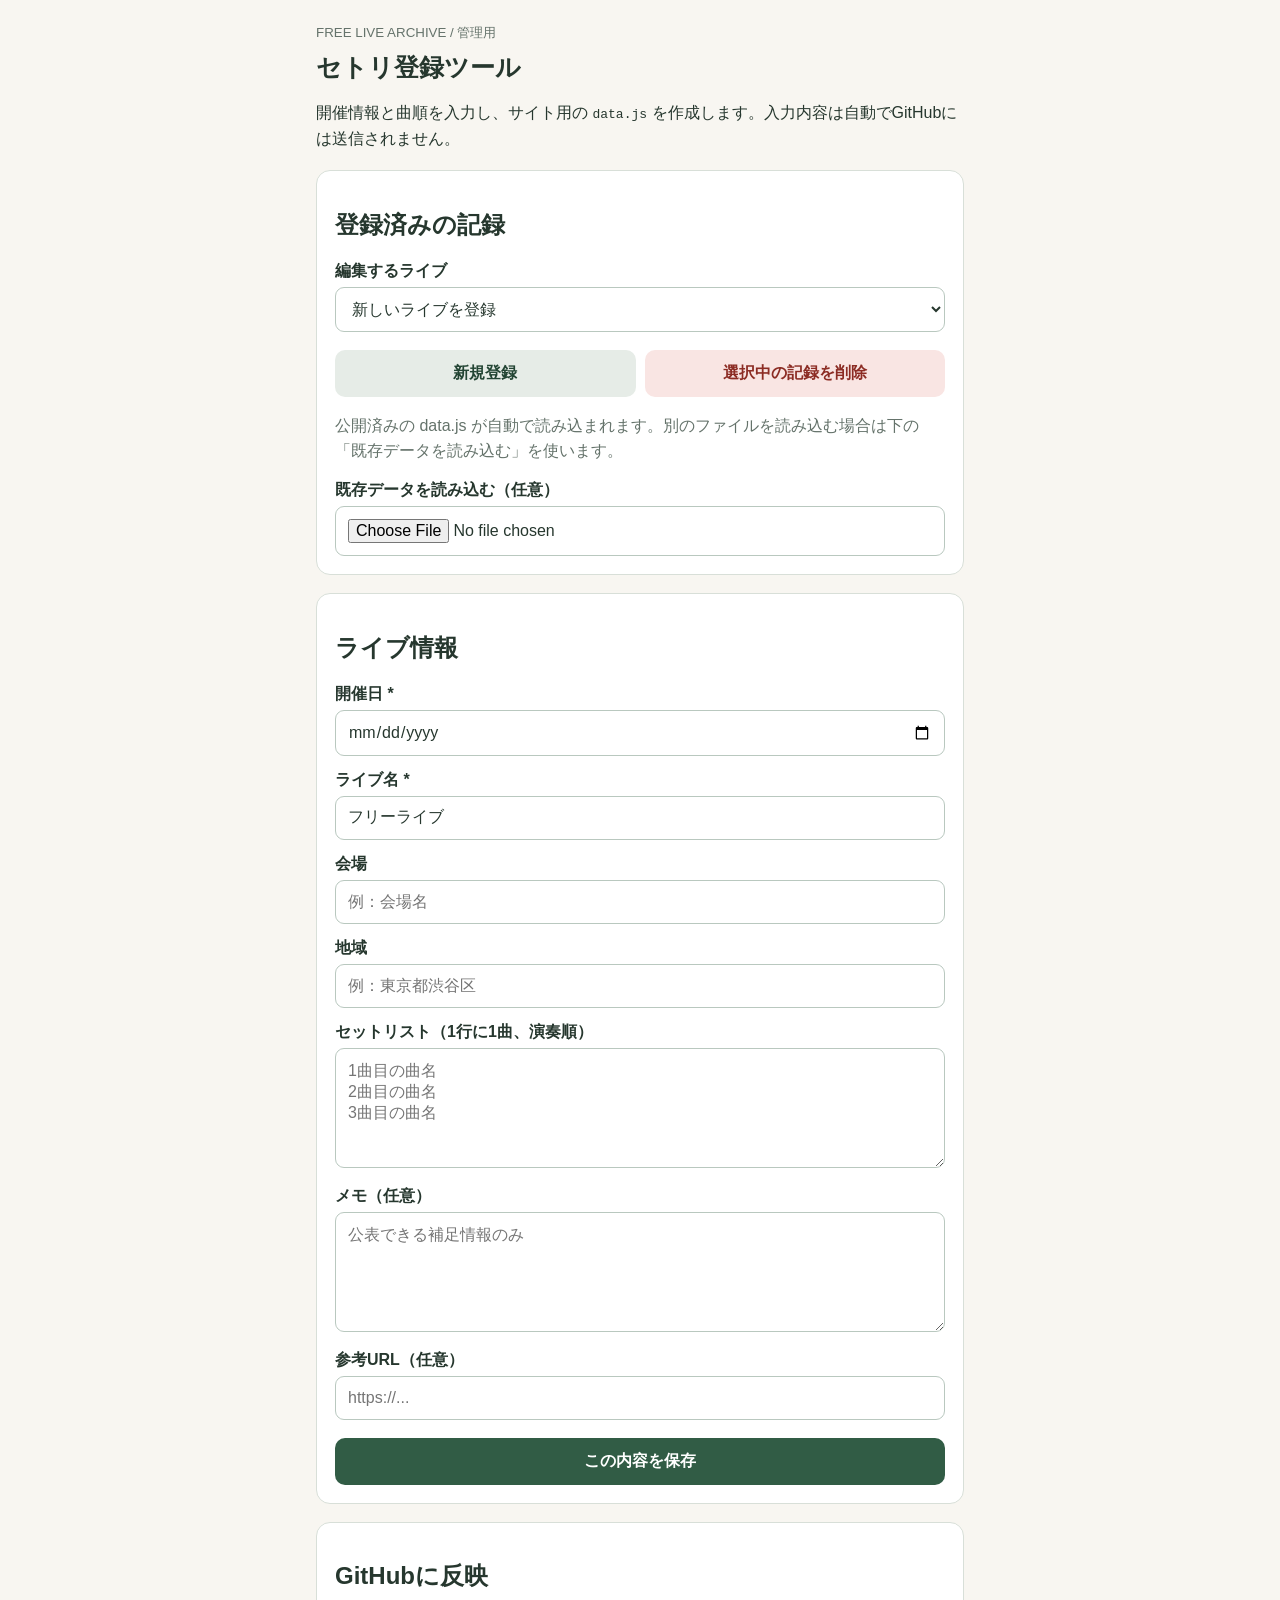
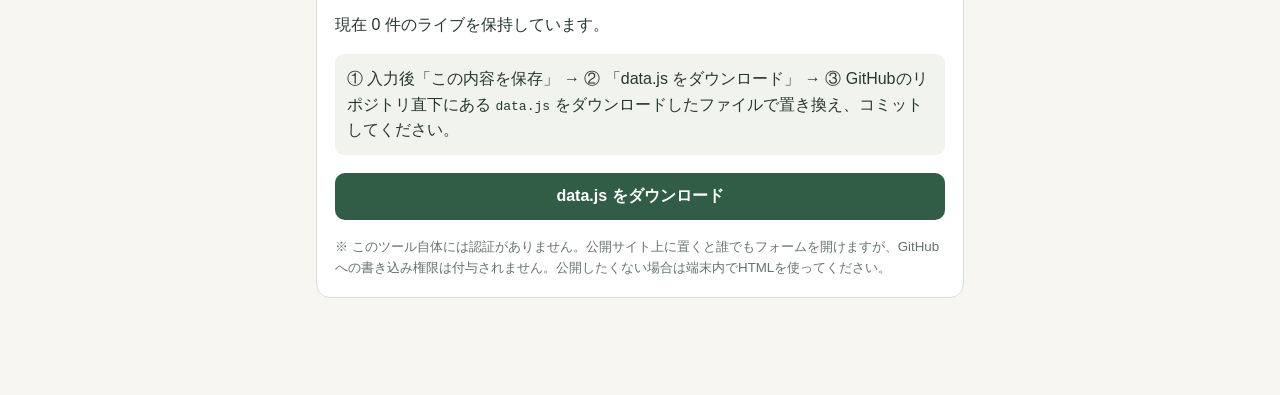
==== editor.html @ 9891084b "Add files via upload" ====
<!doctype html>
<html lang="ja"><head><meta charset="utf-8"><meta name="robots" content="noindex,nofollow"><meta name="viewport" content="width=device-width,initial-scale=1"><title>セトリ登録ツール</title><style>
:root{font-family:-apple-system,BlinkMacSystemFont,"Helvetica Neue",sans-serif;color:#26372e;background:#f8f6f1}*{box-sizing:border-box}body{margin:0 auto;padding:22px 16px 80px;max-width:680px}h1{font-size:1.55rem;margin:8px 0}p,small{line-height:1.6}small,.hint{color:#65736b}.panel{background:white;border:1px solid #d8dfd8;border-radius:14px;padding:18px;margin:18px 0}label{display:block;font-weight:650;margin:14px 0 5px}input,textarea,select{width:100%;padding:12px;border:1px solid #b9c8bf;border-radius:9px;font:inherit;background:white;color:#26372e}textarea{min-height:120px;resize:vertical}button,.button{display:inline-block;border:0;border-radius:10px;background:#315c45;color:white;padding:13px 17px;font:inherit;font-weight:650;cursor:pointer;text-align:center}button.secondary{background:#e6ece7;color:#234534}button.danger{background:#f9e5e3;color:#8c2c24}.actions{display:flex;flex-wrap:wrap;gap:9px;margin-top:18px}.actions>*{flex:1}#status{white-space:pre-wrap;color:#315c45}.note{background:#f0f4ed;border-radius:9px;padding:12px}.hidden{display:none}a{color:#315c45}ul{padding-left:22px}li{margin:8px 0}hr{border:0;border-top:1px solid #d8dfd8;margin:20px 0}
</style><script src="../data.js"></script></head><body>
<small>FREE LIVE ARCHIVE / 管理用</small><h1>セトリ登録ツール</h1><p>開催情報と曲順を入力し、サイト用の <code>data.js</code> を作成します。入力内容は自動でGitHubには送信されません。</p>
<div class="panel"><h2>登録済みの記録</h2><label for="existing">編集するライブ</label><select id="existing"><option value="">新しいライブを登録</option></select><div class="actions"><button type="button" class="secondary" id="new">新規登録</button><button type="button" class="danger" id="remove">選択中の記録を削除</button></div><p class="hint">公開済みの data.js が自動で読み込まれます。別のファイルを読み込む場合は下の「既存データを読み込む」を使います。</p><label for="import">既存データを読み込む（任意）</label><input id="import" type="file" accept=".js,text/javascript,text/plain"></div>
<form id="form" class="panel"><h2>ライブ情報</h2><label for="date">開催日 *</label><input id="date" type="date" required><label for="title">ライブ名 *</label><input id="title" placeholder="例：フリーライブ" value="フリーライブ" required><label for="venue">会場</label><input id="venue" placeholder="例：会場名"><label for="area">地域</label><input id="area" placeholder="例：東京都渋谷区"><label for="songs">セットリスト（1行に1曲、演奏順）</label><textarea id="songs" placeholder="1曲目の曲名&#10;2曲目の曲名&#10;3曲目の曲名"></textarea><label for="notes">メモ（任意）</label><textarea id="notes" placeholder="公表できる補足情報のみ"></textarea><label for="source">参考URL（任意）</label><input id="source" type="url" placeholder="https://..."><div class="actions"><button type="submit">この内容を保存</button></div></form>
<div class="panel"><h2>GitHubに反映</h2><p id="count"></p><p class="note">① 入力後「この内容を保存」 → ② 「data.js をダウンロード」 → ③ GitHubのリポジトリ直下にある <code>data.js</code> をダウンロードしたファイルで置き換え、コミットしてください。</p><div class="actions"><button id="download" type="button">data.js をダウンロード</button></div><p id="status" role="status" aria-live="polite"></p><small>※ このツール自体には認証がありません。公開サイト上に置くと誰でもフォームを開けますが、GitHubへの書き込み権限は付与されません。公開したくない場合は端末内でHTMLを使ってください。</small></div>
<script>
(()=>{'use strict';const $=id=>document.getElementById(id);let records=Array.isArray(window.SETLIST_DATA)?JSON.parse(JSON.stringify(window.SETLIST_DATA)):[];let selected='';const fields=['date','title','venue','area','songs','notes','source'];const status=s=>$('status').textContent=s;const key=r=>String(r.id);function refresh(){records.sort((a,b)=>String(b.date).localeCompare(String(a.date)));$('existing').replaceChildren(new Option('新しいライブを登録',''));for(const r of records)$('existing').add(new Option(`${r.date} ${r.title||'フリーライブ'} / ${r.venue||'会場未登録'}`,key(r)));$('existing').value=selected;$('count').textContent=`現在 ${records.length} 件のライブを保持しています。`;}function clear(){selected='';$('form').reset();$('title').value='フリーライブ';$('existing').value='';status('新規登録モードです。');}function load(id){selected=id;const r=records.find(x=>key(x)===id);if(!r){clear();return;}for(const f of fields)$(f).value=f==='songs'?(r.songs||[]).join('\n'):(r[f]||'');status('既存の記録を編集中です。');}function serialize(){return '/* セットリストの公開データ。登録ツールから生成しました。 */\nwindow.SETLIST_DATA = '+JSON.stringify(records,null,2)+';\n';}
$('existing').addEventListener('change',e=>load(e.target.value));$('new').addEventListener('click',clear);$('remove').addEventListener('click',()=>{if(!selected){status('削除するライブを選んでください。');return;}if(!confirm('この記録を削除しますか？'))return;records=records.filter(r=>key(r)!==selected);clear();refresh();status('記録を削除しました。ダウンロードしてGitHubに反映してください。');});$('form').addEventListener('submit',e=>{e.preventDefault();const date=$('date').value;if(!/^\d{4}-\d{2}-\d{2}$/.test(date)){status('開催日を入力してください。');return;}const r={id:selected||`${date.replaceAll('-','')}-${Math.random().toString(36).slice(2,8)}`,date,title:$('title').value.trim()||'フリーライブ',venue:$('venue').value.trim(),area:$('area').value.trim(),songs:$('songs').value.split(/\r?\n/).map(x=>x.trim()).filter(Boolean),notes:$('notes').value.trim(),source:$('source').value.trim()};const i=records.findIndex(x=>key(x)===selected);if(i>=0)records[i]=r;else records.push(r);selected=r.id;refresh();status('保存しました。次に「data.js をダウンロード」を押してください。');});$('download').addEventListener('click',()=>{const blob=new Blob([serialize()],{type:'text/javascript;charset=utf-8'});const url=URL.createObjectURL(blob);const a=document.createElement('a');a.href=url;a.download='data.js';document.body.append(a);a.click();a.remove();setTimeout(()=>URL.revokeObjectURL(url),1000);status('data.js を生成しました。GitHub上の同名ファイルを置き換えてください。');});$('import').addEventListener('change',async e=>{const file=e.target.files?.[0];if(!file)return;const txt=await file.text();const m=txt.match(/window\.SETLIST_DATA\s*=\s*(\[[\s\S]*\])\s*;/);if(!m){status('data.js の形式を認識できませんでした。');return;}try{const parsed=JSON.parse(m[1]);if(!Array.isArray(parsed))throw Error();records=parsed;clear();refresh();status(`${records.length}件の既存データを読み込みました。`);}catch{status('読み込みに失敗しました。');}});refresh();})();
</script></body></html>
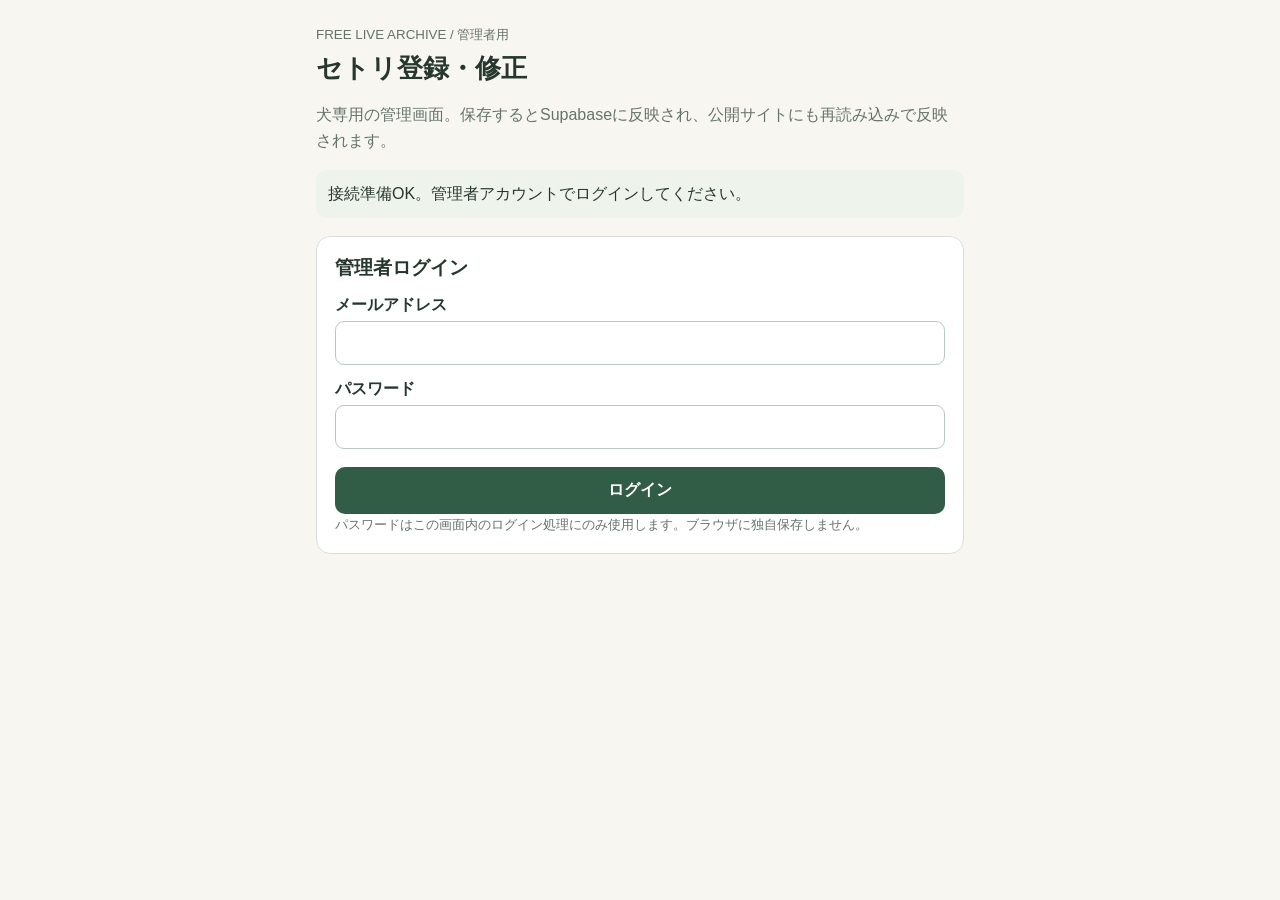
==== commit 406537ce: "Add files via upload" ====
--- a/editor.html
+++ b/editor.html
@@ -1,12 +1,45 @@
 <!doctype html>
-<html lang="ja"><head><meta charset="utf-8"><meta name="robots" content="noindex,nofollow"><meta name="viewport" content="width=device-width,initial-scale=1"><title>セトリ登録ツール</title><style>
-:root{font-family:-apple-system,BlinkMacSystemFont,"Helvetica Neue",sans-serif;color:#26372e;background:#f8f6f1}*{box-sizing:border-box}body{margin:0 auto;padding:22px 16px 80px;max-width:680px}h1{font-size:1.55rem;margin:8px 0}p,small{line-height:1.6}small,.hint{color:#65736b}.panel{background:white;border:1px solid #d8dfd8;border-radius:14px;padding:18px;margin:18px 0}label{display:block;font-weight:650;margin:14px 0 5px}input,textarea,select{width:100%;padding:12px;border:1px solid #b9c8bf;border-radius:9px;font:inherit;background:white;color:#26372e}textarea{min-height:120px;resize:vertical}button,.button{display:inline-block;border:0;border-radius:10px;background:#315c45;color:white;padding:13px 17px;font:inherit;font-weight:650;cursor:pointer;text-align:center}button.secondary{background:#e6ece7;color:#234534}button.danger{background:#f9e5e3;color:#8c2c24}.actions{display:flex;flex-wrap:wrap;gap:9px;margin-top:18px}.actions>*{flex:1}#status{white-space:pre-wrap;color:#315c45}.note{background:#f0f4ed;border-radius:9px;padding:12px}.hidden{display:none}a{color:#315c45}ul{padding-left:22px}li{margin:8px 0}hr{border:0;border-top:1px solid #d8dfd8;margin:20px 0}
-</style><script src="../data.js"></script></head><body>
-<small>FREE LIVE ARCHIVE / 管理用</small><h1>セトリ登録ツール</h1><p>開催情報と曲順を入力し、サイト用の <code>data.js</code> を作成します。入力内容は自動でGitHubには送信されません。</p>
-<div class="panel"><h2>登録済みの記録</h2><label for="existing">編集するライブ</label><select id="existing"><option value="">新しいライブを登録</option></select><div class="actions"><button type="button" class="secondary" id="new">新規登録</button><button type="button" class="danger" id="remove">選択中の記録を削除</button></div><p class="hint">公開済みの data.js が自動で読み込まれます。別のファイルを読み込む場合は下の「既存データを読み込む」を使います。</p><label for="import">既存データを読み込む（任意）</label><input id="import" type="file" accept=".js,text/javascript,text/plain"></div>
-<form id="form" class="panel"><h2>ライブ情報</h2><label for="date">開催日 *</label><input id="date" type="date" required><label for="title">ライブ名 *</label><input id="title" placeholder="例：フリーライブ" value="フリーライブ" required><label for="venue">会場</label><input id="venue" placeholder="例：会場名"><label for="area">地域</label><input id="area" placeholder="例：東京都渋谷区"><label for="songs">セットリスト（1行に1曲、演奏順）</label><textarea id="songs" placeholder="1曲目の曲名&#10;2曲目の曲名&#10;3曲目の曲名"></textarea><label for="notes">メモ（任意）</label><textarea id="notes" placeholder="公表できる補足情報のみ"></textarea><label for="source">参考URL（任意）</label><input id="source" type="url" placeholder="https://..."><div class="actions"><button type="submit">この内容を保存</button></div></form>
-<div class="panel"><h2>GitHubに反映</h2><p id="count"></p><p class="note">① 入力後「この内容を保存」 → ② 「data.js をダウンロード」 → ③ GitHubのリポジトリ直下にある <code>data.js</code> をダウンロードしたファイルで置き換え、コミットしてください。</p><div class="actions"><button id="download" type="button">data.js をダウンロード</button></div><p id="status" role="status" aria-live="polite"></p><small>※ このツール自体には認証がありません。公開サイト上に置くと誰でもフォームを開けますが、GitHubへの書き込み権限は付与されません。公開したくない場合は端末内でHTMLを使ってください。</small></div>
+<html lang="ja">
+<head>
+<meta charset="utf-8"><meta name="viewport" content="width=device-width,initial-scale=1"><meta name="robots" content="noindex,nofollow">
+<title>セトリ管理 | FREE LIVE ARCHIVE</title>
+<style>
+:root{font-family:-apple-system,BlinkMacSystemFont,"Helvetica Neue",sans-serif;color:#26372e;background:#f8f6f1}*{box-sizing:border-box}body{max-width:680px;margin:auto;padding:24px 16px 70px}h1{font-size:1.6rem;margin:6px 0 12px}h2{font-size:1.2rem;margin:0 0 12px}.panel{background:white;border:1px solid #d8dfd8;border-radius:14px;padding:18px;margin:18px 0}p,small{line-height:1.6}.muted,small{color:#65736b}label{display:block;font-weight:650;margin:14px 0 5px}input,textarea,select{width:100%;padding:12px;border:1px solid #b9c8bf;border-radius:9px;font:inherit;background:white;color:#26372e}textarea{min-height:170px;resize:vertical}button{border:0;border-radius:10px;background:#315c45;color:white;padding:13px 17px;font:inherit;font-weight:650;cursor:pointer}button:disabled{opacity:.5;cursor:wait}.secondary{background:#e6ece7;color:#234534}.actions{display:flex;flex-wrap:wrap;gap:9px;margin-top:18px}.actions>*{flex:1}.hidden{display:none!important}#status{white-space:pre-wrap;background:#eef3ec;border-radius:10px;padding:12px;line-height:1.5}a{color:#315c45}
+</style>
+</head>
+<body>
+<small>FREE LIVE ARCHIVE / 管理者用</small><h1>セトリ登録・修正</h1><p class="muted">犬専用の管理画面。保存するとSupabaseに反映され、公開サイトにも再読み込みで反映されます。</p>
+<div id="status" role="status" aria-live="polite">接続を準備しています…</div>
+<section id="loginPanel" class="panel hidden"><h2>管理者ログイン</h2><form id="loginForm"><label for="email">メールアドレス</label><input id="email" type="email" autocomplete="username" required><label for="password">パスワード</label><input id="password" type="password" autocomplete="current-password" required><div class="actions"><button id="loginButton" type="submit">ログイン</button></div></form><small>パスワードはこの画面内のログイン処理にのみ使用します。ブラウザに独自保存しません。</small></section>
+<section id="editorPanel" class="hidden"><div class="panel"><h2>登録済みライブ</h2><label for="existing">編集対象を選択</label><select id="existing"><option value="">新しいライブを登録</option></select><div class="actions"><button type="button" id="newButton" class="secondary">新規登録に戻る</button><button type="button" id="reloadButton" class="secondary">一覧を更新</button><button type="button" id="logoutButton" class="secondary">ログアウト</button></div></div>
+<form id="setlistForm" class="panel"><h2 id="formHeading">新規登録</h2><label for="date">開催日 *</label><input id="date" type="date" required><label for="venue">会場</label><input id="venue" placeholder="会場名"><label for="songs">セットリスト（1行に1曲、演奏順）</label><textarea id="songs" placeholder="1曲目&#10;2曲目&#10;3曲目"></textarea><div class="actions"><button id="saveButton" type="submit">公開データに保存</button></div></form>
+<p><a href="./index.html">公開サイトを見る</a></p></section>
 <script>
-(()=>{'use strict';const $=id=>document.getElementById(id);let records=Array.isArray(window.SETLIST_DATA)?JSON.parse(JSON.stringify(window.SETLIST_DATA)):[];let selected='';const fields=['date','title','venue','area','songs','notes','source'];const status=s=>$('status').textContent=s;const key=r=>String(r.id);function refresh(){records.sort((a,b)=>String(b.date).localeCompare(String(a.date)));$('existing').replaceChildren(new Option('新しいライブを登録',''));for(const r of records)$('existing').add(new Option(`${r.date} ${r.title||'フリーライブ'} / ${r.venue||'会場未登録'}`,key(r)));$('existing').value=selected;$('count').textContent=`現在 ${records.length} 件のライブを保持しています。`;}function clear(){selected='';$('form').reset();$('title').value='フリーライブ';$('existing').value='';status('新規登録モードです。');}function load(id){selected=id;const r=records.find(x=>key(x)===id);if(!r){clear();return;}for(const f of fields)$(f).value=f==='songs'?(r.songs||[]).join('\n'):(r[f]||'');status('既存の記録を編集中です。');}function serialize(){return '/* セットリストの公開データ。登録ツールから生成しました。 */\nwindow.SETLIST_DATA = '+JSON.stringify(records,null,2)+';\n';}
-$('existing').addEventListener('change',e=>load(e.target.value));$('new').addEventListener('click',clear);$('remove').addEventListener('click',()=>{if(!selected){status('削除するライブを選んでください。');return;}if(!confirm('この記録を削除しますか？'))return;records=records.filter(r=>key(r)!==selected);clear();refresh();status('記録を削除しました。ダウンロードしてGitHubに反映してください。');});$('form').addEventListener('submit',e=>{e.preventDefault();const date=$('date').value;if(!/^\d{4}-\d{2}-\d{2}$/.test(date)){status('開催日を入力してください。');return;}const r={id:selected||`${date.replaceAll('-','')}-${Math.random().toString(36).slice(2,8)}`,date,title:$('title').value.trim()||'フリーライブ',venue:$('venue').value.trim(),area:$('area').value.trim(),songs:$('songs').value.split(/\r?\n/).map(x=>x.trim()).filter(Boolean),notes:$('notes').value.trim(),source:$('source').value.trim()};const i=records.findIndex(x=>key(x)===selected);if(i>=0)records[i]=r;else records.push(r);selected=r.id;refresh();status('保存しました。次に「data.js をダウンロード」を押してください。');});$('download').addEventListener('click',()=>{const blob=new Blob([serialize()],{type:'text/javascript;charset=utf-8'});const url=URL.createObjectURL(blob);const a=document.createElement('a');a.href=url;a.download='data.js';document.body.append(a);a.click();a.remove();setTimeout(()=>URL.revokeObjectURL(url),1000);status('data.js を生成しました。GitHub上の同名ファイルを置き換えてください。');});$('import').addEventListener('change',async e=>{const file=e.target.files?.[0];if(!file)return;const txt=await file.text();const m=txt.match(/window\.SETLIST_DATA\s*=\s*(\[[\s\S]*\])\s*;/);if(!m){status('data.js の形式を認識できませんでした。');return;}try{const parsed=JSON.parse(m[1]);if(!Array.isArray(parsed))throw Error();records=parsed;clear();refresh();status(`${records.length}件の既存データを読み込みました。`);}catch{status('読み込みに失敗しました。');}});refresh();})();
-</script></body></html>
+(()=>{'use strict';
+const $=id=>document.getElementById(id);
+const ADMIN_ID='b2a7b4a6-fa71-4708-914a-8117129c660e';
+let base='',key='',token='',rows=[],selected='';
+function message(s){$('status').textContent=s}
+function busy(el,flag){el.disabled=flag}
+async function request(url,opts={}){const response=await fetch(url,opts);let result;try{result=await response.json()}catch{result=null}if(!response.ok){throw Error(result?.msg||result?.message||result?.error_description||result?.error||`HTTP ${response.status}`)}return result}
+function headers(authorized=false){return {'apikey':key,'Content-Type':'application/json',...(authorized?{'Authorization':`Bearer ${token}`}:{})}}
+async function init(){try{
+// 公開サイトと同じSupabase接続設定を app.js から取得する（秘密鍵は使用しない）
+const response=await fetch('./app.js',{cache:'no-store'});if(!response.ok)throw Error('app.js を取得できません');const js=await response.text();
+const urlMatch=js.match(/\b(?:const|let|var)\s+SUPABASE_URL\s*=\s*['"]([^'"]+)['"]/);
+const keyMatch=js.match(/\b(?:const|let|var)\s+SUPABASE_KEY\s*=\s*['"]([^'"]+)['"]/);
+if(!urlMatch||!keyMatch)throw Error('app.js に SUPABASE_URL / SUPABASE_KEY が見つかりません');
+base=urlMatch[1].replace(/\/$/,'');key=keyMatch[1];if(!base.startsWith('https://')||!key.startsWith('sb_publishable_'))throw Error('接続設定を確認してください（publishable key が必要です）');
+$('loginPanel').classList.remove('hidden');message('接続準備OK。管理者アカウントでログインしてください。');
+}catch(e){message('接続準備に失敗しました：'+e.message+'\nGitHub Pagesの公開URLから開いているか確認してください。')}}
+function clear(){selected='';$('setlistForm').reset();$('existing').value='';$('formHeading').textContent='新規登録'}
+function choose(id){selected=id;const r=rows.find(x=>String(x.id)===id);if(!r){clear();return}$('date').value=r.live_date||'';$('venue').value=r.venue||'';$('songs').value=r.songs||'';$('formHeading').textContent='登録済みライブの修正'}
+async function load(){const data=await request(`${base}/rest/v1/live_setlists?select=id,live_date,venue,songs&order=live_date.desc`,{headers:headers(true)});rows=data||[];const current=selected;$('existing').replaceChildren(new Option('新しいライブを登録',''));for(const r of rows)$('existing').add(new Option(`${r.live_date} / ${r.venue||'会場未登録'}`,String(r.id)));if(current&&rows.some(r=>String(r.id)===current)){$('existing').value=current;choose(current)}else clear();message(`ログイン中。${rows.length}件のライブを読み込みました。`)}
+$('loginForm').addEventListener('submit',async e=>{e.preventDefault();const button=$('loginButton');busy(button,true);try{const data=await request(`${base}/auth/v1/token?grant_type=password`,{method:'POST',headers:headers(),body:JSON.stringify({email:$('email').value.trim(),password:$('password').value})});const user=await request(`${base}/auth/v1/user`,{headers:{...headers(),Authorization:`Bearer ${data.access_token}`}});if(user.id!==ADMIN_ID)throw Error('このアカウントには管理権限がありません');token=data.access_token;$('password').value='';$('loginPanel').classList.add('hidden');$('editorPanel').classList.remove('hidden');await load()}catch(err){token='';message('ログインできません：'+err.message)}finally{busy(button,false)}});
+$('existing').addEventListener('change',e=>choose(e.target.value));$('newButton').addEventListener('click',()=>{clear();message('新規登録モードです。')});$('reloadButton').addEventListener('click',async()=>{try{await load()}catch(err){message('読み込み失敗：'+err.message)}});
+$('logoutButton').addEventListener('click',()=>{token='';rows=[];clear();$('editorPanel').classList.add('hidden');$('loginPanel').classList.remove('hidden');message('ログアウトしました。')});
+$('setlistForm').addEventListener('submit',async e=>{e.preventDefault();if(!token){message('再ログインしてください');return}const date=$('date').value;if(!/^\d{4}-\d{2}-\d{2}$/.test(date)){message('開催日を入力してください');return}const payload={live_date:date,venue:$('venue').value.trim(),songs:$('songs').value.split(/\r?\n/).map(s=>s.trim()).filter(Boolean).join('\n')};if(!payload.songs){message('セットリストを入力してください');return}const button=$('saveButton');busy(button,true);try{const editing=Boolean(selected);const url=`${base}/rest/v1/live_setlists${editing?`?id=eq.${encodeURIComponent(selected)}`:''}`;const response=await fetch(url,{method:editing?'PATCH':'POST',headers:{...headers(true),Prefer:'return=representation'},body:JSON.stringify(payload)});const result=await response.json().catch(()=>null);if(!response.ok)throw Error(result?.message||result?.error||`HTTP ${response.status}`);if(!Array.isArray(result)||result.length!==1)throw Error('保存件数が確認できませんでした');selected=String(result[0].id);await load();message(`保存成功！ ${editing?'修正':'新規登録'}を公開データに反映しました。公開サイトを再読み込みして確認してください。`)}catch(err){message('保存失敗：'+err.message)}finally{busy(button,false)}});
+init();
+})();
+</script>
+</body></html>
